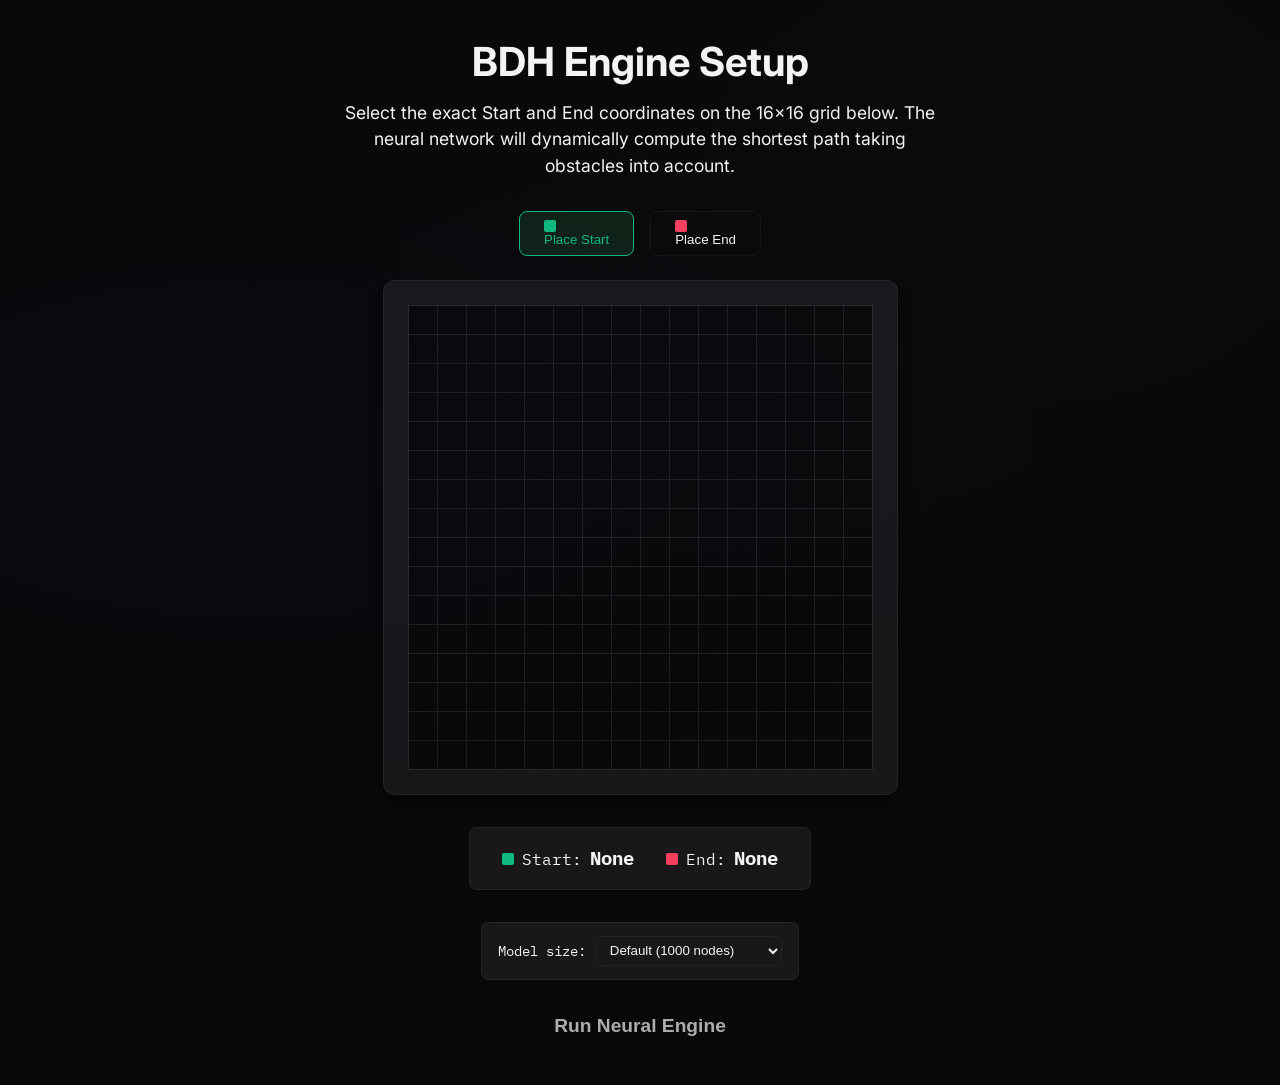
==== web/setup.html @ bf07e3b0 "Update" ====
<!DOCTYPE html>
<html lang="en">

<head>
    <meta charset="UTF-8">
    <meta name="viewport" content="width=device-width, initial-scale=1.0">
    <title>BDH — Setup Simulation</title>
    <link rel="stylesheet" href="css/style.css">
    <style>
        body {
            overflow-y: auto !important;
        }

        .setup-container {
            display: flex;
            flex-direction: column;
            align-items: center;
            justify-content: center;
            min-height: 100vh;
            padding: 2rem;
            text-align: center;
        }

        .setup-header {
            margin-bottom: 2rem;
        }

        .setup-header h1 {
            font-size: 2.5rem;
            margin-bottom: 0.5rem;
            color: var(--text-primary);
        }

        .setup-header p {
            color: var(--text-secondary);
            font-size: 1.1rem;
            max-width: 600px;
        }

        .grid-container {
            background: var(--bg-1);
            padding: 1.5rem;
            border-radius: var(--radius-lg);
            border: 1px solid var(--surface-border);
            box-shadow: var(--surface-elevation);
            margin-bottom: 2rem;
        }

        .interactive-grid {
            display: grid;
            grid-template-columns: repeat(16, 28px);
            grid-template-rows: repeat(16, 28px);
            gap: 1px;
            background: rgba(255, 255, 255, 0.03);
            border: 1px solid var(--surface-border);
        }

        .cell {
            width: 28px;
            height: 28px;
            background: var(--bg-0);
            cursor: pointer;
            transition: background 0.1s;
            display: flex;
            align-items: center;
            justify-content: center;
            font-size: 14px;
            font-weight: bold;
            color: white;
            user-select: none;
        }

        .cell:hover {
            background: rgba(255, 255, 255, 0.1);
        }

        .cell.start {
            background: var(--clr-start);
        }

        .cell.end {
            background: var(--clr-end);
        }

        .status-panel {
            display: flex;
            gap: 2rem;
            margin-bottom: 2rem;
            padding: 1rem 2rem;
            background: var(--bg-1);
            border-radius: var(--radius-md);
            border: 1px solid var(--surface-border);
        }

        .model-size {
            display: flex;
            align-items: center;
            gap: 0.6rem;
            margin-bottom: 1.2rem;
            padding: 0.8rem 1rem;
            border-radius: var(--radius-md);
            border: 1px solid var(--surface-border);
            background: var(--bg-1);
            color: var(--text-secondary);
            font-family: 'IBM Plex Mono', monospace;
        }

        .model-size label {
            font-size: 0.85rem;
            color: var(--text-primary);
        }

        .model-size select {
            background: var(--bg-2);
            color: var(--text-primary);
            border: 1px solid var(--surface-border);
            border-radius: var(--radius-sm);
            padding: 0.35rem 0.6rem;
            cursor: pointer;
        }

        .status-item {
            display: flex;
            align-items: center;
            gap: 0.5rem;
            font-family: 'IBM Plex Mono', monospace;
        }

        .status-item span {
            color: var(--text-secondary);
        }

        .status-item strong {
            color: var(--text-primary);
            font-size: 1.2rem;
        }

        .btn-run {
            padding: 1rem 3rem;
            font-size: 1.2rem;
            font-weight: 600;
            background: var(--accent-primary);
            color: white;
            border: none;
            border-radius: var(--radius-sm);
            cursor: pointer;
            transition: all 0.2s ease;
        }

        .btn-run:hover:not(:disabled) {
            transform: translateY(-2px);
            box-shadow: 0 4px 12px rgba(79, 142, 252, 0.3);
        }

        .btn-run:disabled {
            background: var(--bg-2);
            color: var(--text-muted);
            cursor: not-allowed;
            opacity: 0.7;
        }

        .loading-overlay {
            position: fixed;
            top: 0;
            left: 0;
            right: 0;
            bottom: 0;
            background: rgba(4, 6, 14, 0.8);
            backdrop-filter: blur(8px);
            display: flex;
            flex-direction: column;
            align-items: center;
            justify-content: center;
            z-index: 1000;
            display: none;
        }

        .spinner {
            width: 50px;
            height: 50px;
            border: 3px solid rgba(79, 142, 252, 0.2);
            border-radius: 50%;
            border-top-color: var(--accent-primary);
            animation: spin 1s infinite linear;
            margin-bottom: 1.5rem;
        }

        @keyframes spin {
            to {
                transform: rotate(360deg);
            }
        }

        .loading-overlay h2 {
            font-size: 1.5rem;
            margin-bottom: 0.5rem;
        }

        .loading-overlay p {
            color: var(--text-secondary);
            font-family: 'IBM Plex Mono', monospace;
        }

        .placement-mode {
            display: flex;
            gap: 1rem;
            margin-bottom: 1.5rem;
        }

        .mode-btn {
            padding: 0.5rem 1.5rem;
            background: var(--bg-2);
            border: 1px solid var(--surface-border);
            color: var(--text-secondary);
            border-radius: var(--radius-sm);
            cursor: pointer;
            transition: all 0.2s;
        }

        .mode-btn.active.start {
            background: rgba(46, 168, 98, 0.15);
            border-color: var(--clr-start);
            color: var(--clr-start);
        }

        .mode-btn.active.end {
            background: rgba(201, 68, 68, 0.15);
            border-color: var(--clr-end);
            color: var(--clr-end);
        }
    </style>
</head>

<body data-intensity="low">

    <div class="setup-container">
        <div class="setup-header">
            <h1>BDH Engine Setup</h1>
            <p>Select the exact Start and End coordinates on the 16x16 grid below. The neural network will dynamically
                compute the shortest path taking obstacles into account.</p>
        </div>

        <div class="placement-mode">
            <button class="mode-btn active start" id="mode-start">
                <div class="legend-swatch start"></div> Place Start
            </button>
            <button class="mode-btn end" id="mode-end">
                <div class="legend-swatch end"></div> Place End
            </button>
        </div>

        <div class="grid-container">
            <div class="interactive-grid" id="grid">
                <!-- Javascript will populate 256 cells -->
            </div>
        </div>

        <div class="status-panel">
            <div class="status-item">
                <div class="legend-swatch start"></div>
                <span>Start:</span>
                <strong id="start-coord">None</strong>
            </div>
            <div class="status-item">
                <div class="legend-swatch end"></div>
                <span>End:</span>
                <strong id="end-coord">None</strong>
            </div>
        </div>

        <div class="model-size">
            <label for="model-neurons">Model size:</label>
            <select id="model-neurons">
                <option value="1000" selected>Default (1000 nodes)</option>
                <option value="5000">High-detail (5000 nodes)</option>
            </select>
        </div>

        <button class="btn-run" id="btn-run" disabled>Run Neural Engine</button>
    </div>

    <!-- Loading Screen -->
    <div class="loading-overlay" id="loading">
        <div class="spinner"></div>
        <h2>Computing Neural Trajectory...</h2>
        <p>Running PyTorch Inference (GPU)</p>
    </div>

    <script>
        const GRID_SIZE = 16;
        let startPos = null; // {r, c}
        let endPos = null; // {r, c}
        let currentMode = 'start'; // 'start' or 'end'

        const gridEl = document.getElementById('grid');
        const modeStartBtn = document.getElementById('mode-start');
        const modeEndBtn = document.getElementById('mode-end');
        const startCoordEl = document.getElementById('start-coord');
        const endCoordEl = document.getElementById('end-coord');
        const runBtn = document.getElementById('btn-run');
        const loadingEl = document.getElementById('loading');
        const modelNeuronsEl = document.getElementById('model-neurons');

        // Initialize grid
        for (let r = 0; r < GRID_SIZE; r++) {
            for (let c = 0; c < GRID_SIZE; c++) {
                const cell = document.createElement('div');
                cell.className = 'cell';
                cell.dataset.r = r;
                cell.dataset.c = c;
                cell.addEventListener('click', () => handleCellClick(r, c));
                gridEl.appendChild(cell);
            }
        }

        // Mode switching
        modeStartBtn.addEventListener('click', () => {
            currentMode = 'start';
            modeStartBtn.classList.add('active');
            modeEndBtn.classList.remove('active');
        });

        modeEndBtn.addEventListener('click', () => {
            currentMode = 'end';
            modeEndBtn.classList.add('active');
            modeStartBtn.classList.remove('active');
        });

        function handleCellClick(r, c) {
            // Check if clicking same type to remove
            if (currentMode === 'start' && startPos && startPos.r === r && startPos.c === c) {
                startPos = null;
            } else if (currentMode === 'end' && endPos && endPos.r === r && endPos.c === c) {
                endPos = null;
            } else {
                // Ensure they don't overlap
                if (currentMode === 'start') {
                    if (endPos && endPos.r === r && endPos.c === c) endPos = null;
                    startPos = { r, c };
                    currentMode = 'end'; // Auto-switch for convenience
                    modeStartBtn.classList.remove('active');
                    modeEndBtn.classList.add('active');
                } else {
                    if (startPos && startPos.r === r && startPos.c === c) startPos = null;
                    endPos = { r, c };
                }
            }
            updateView();
        }

        function updateView() {
            // Clear grid
            document.querySelectorAll('.cell').forEach(c => {
                c.className = 'cell';
                c.textContent = '';
            });

            // Draw tokens
            if (startPos) {
                const c = getCell(startPos.r, startPos.c);
                c.classList.add('start');
                c.textContent = 'S';
                startCoordEl.textContent = `(${startPos.r}, ${startPos.c})`;
            } else {
                startCoordEl.textContent = 'None';
            }

            if (endPos) {
                const c = getCell(endPos.r, endPos.c);
                c.classList.add('end');
                c.textContent = 'E';
                endCoordEl.textContent = `(${endPos.r}, ${endPos.c})`;
            } else {
                endCoordEl.textContent = 'None';
            }

            // Enable run button only if both exist
            runBtn.disabled = !(startPos && endPos);
        }

        function getCell(r, c) {
            return document.querySelector(`.cell[data-r="${r}"][data-c="${c}"]`);
        }

        // Run Engine
        runBtn.addEventListener('click', async () => {
            if (!startPos || !endPos) return;

            loadingEl.style.display = 'flex';

            try {
                const res = await fetch('/api/run', {
                    method: 'POST',
                    headers: { 'Content-Type': 'application/json' },
                    body: JSON.stringify({
                        start: [startPos.r, startPos.c],
                        end: [endPos.r, endPos.c],
                        neurons: parseInt(modelNeuronsEl.value, 10)
                    })
                });

                const data = await res.json();

                if (data.status === 'success') {
                    // Redirect to the main visualization viewer
                    window.location.href = 'index.html';
                } else {
                    alert('Error running engine: ' + data.message);
                    loadingEl.style.display = 'none';
                }

            } catch (err) {
                alert('Connection error. Is the python web server running?');
                loadingEl.style.display = 'none';
            }
        });

    </script>
</body>

</html>
---- web/css/style.css ----
/* ================================================================
   BDH Neuron Dynamics — Professional Data-Centric Design System
   ================================================================ */

/* ---------- Google Fonts ---------- */
@import url('https://fonts.googleapis.com/css2?family=Inter:wght@300;400;500;600;700&family=IBM+Plex+Mono:wght@400;500;600&display=swap');

/* ---------- Design Tokens ---------- */
:root {
    /* Background layers - Enterprise Zinc Palette */
    --bg-0: #09090b;
    /* zinc-950 */
    --bg-1: #18181b;
    /* zinc-900 */
    --card-bg: #18181b;
    --bg-elevated: #27272a;
    /* zinc-800 */
    --bg-hover: rgba(255, 255, 255, 0.05);

    /* Text */
    --text: #f4f4f5;
    /* zinc-100 */
    --muted: #a1a1aa;
    /* zinc-400 */
    --text-dim: #71717a;
    /* zinc-500 */

    /* Accents - Indigo Primary */
    --accent-primary: #6366f1;
    /* indigo-500 */
    --accent-secondary: #0ea5e9;
    /* sky-500 */
    --accent-info: #14b8a6;
    /* teal-500 */
    --accent-memory: #8b5cf6;
    /* violet-500 */
    --accent-green: #10b981;
    /* emerald-500 */
    --accent-red: #f43f5e;
    /* rose-500 */

    /* Semantic board colors */
    --clr-floor: #18181b;
    /* zinc-900 */
    --clr-wall: #334155;
    /* slate-700 */
    --clr-start: #10b981;
    /* soft emerald */
    --clr-end: #f43f5e;
    /* soft rose */
    --clr-path: #f59e0b;
    /* muted amber */

    /* Surfaces - Subtle 1px borders and diffuse shadows */
    --surface-border: rgba(255, 255, 255, 0.05);
    --surface-elevation: 0 10px 15px -3px rgba(0, 0, 0, 0.5), 0 4px 6px -4px rgba(0, 0, 0, 0.5);
    --surface-border-top: linear-gradient(180deg, rgba(255, 255, 255, 0.03), transparent);

    /* Typography */
    --font-sans: 'Inter', system-ui, -apple-system, sans-serif;
    --font-mono: 'IBM Plex Mono', 'Consolas', monospace;

    /* Spacing */
    --gap-s: 8px;
    --gap-m: 16px;
    --gap-l: 24px;
    --gap-xl: 32px;

    /* Radius - Rounded-xl for panels, rounded-lg for buttons */
    --radius-sm: 8px;
    /* rounded-lg equivalent for small elements */
    --radius-md: 8px;
    --radius-lg: 12px;
    /* rounded-xl equivalent for panels */

    /* Transitions */
    --transition-fast: 150ms ease;
    --transition-medium: 250ms ease;
}

/* ---------- Reduced Motion ---------- */
@media (prefers-reduced-motion: reduce) {

    *,
    *::before,
    *::after {
        animation-duration: 0.01ms !important;
        animation-iteration-count: 1 !important;
        transition-duration: 0.01ms !important;
    }
}

/* ---------- Reset & Global ---------- */
*,
*::before,
*::after {
    margin: 0;
    padding: 0;
    box-sizing: border-box;
}

html {
    font-size: 16px;
    -webkit-font-smoothing: antialiased;
    -moz-osx-font-smoothing: grayscale;
}

body {
    font-family: var(--font-sans);
    background: var(--bg-0);
    color: var(--text);
    overflow-x: hidden;
    overflow-y: auto;
    min-height: 100vh;
    display: flex;
    flex-direction: column;
    line-height: 1.5;
}

/* Subtle background ambient light — intensity controlled via data attribute */
body::before {
    content: '';
    position: fixed;
    inset: 0;
    background:
        radial-gradient(ellipse at 20% 50%, rgba(79, 142, 252, 0.02) 0%, transparent 60%),
        radial-gradient(ellipse at 80% 20%, rgba(56, 178, 172, 0.015) 0%, transparent 50%);
    pointer-events: none;
    z-index: 0;
    transition: opacity var(--transition-medium);
}

/* Visual intensity levels */
body[data-intensity="medium"]::before {
    background:
        radial-gradient(ellipse at 20% 50%, rgba(79, 142, 252, 0.04) 0%, transparent 60%),
        radial-gradient(ellipse at 80% 20%, rgba(56, 178, 172, 0.03) 0%, transparent 50%);
}

body[data-intensity="high"]::before {
    background:
        radial-gradient(ellipse at 20% 50%, rgba(79, 142, 252, 0.07) 0%, transparent 60%),
        radial-gradient(ellipse at 80% 20%, rgba(56, 178, 172, 0.05) 0%, transparent 50%),
        radial-gradient(ellipse at 60% 80%, rgba(124, 92, 255, 0.04) 0%, transparent 50%);
}

/* ---------- Focus States (Accessibility) ---------- */
*:focus-visible {
    outline: none;
    box-shadow: 0 0 0 3px rgba(79, 142, 252, 0.18);
    border-radius: var(--radius-sm);
}

button:focus-visible {
    box-shadow: 0 0 0 3px rgba(79, 142, 252, 0.25);
}

/* ---------- Scrollbar ---------- */
::-webkit-scrollbar {
    width: 6px;
    height: 6px;
}

::-webkit-scrollbar-track {
    background: transparent;
}

::-webkit-scrollbar-thumb {
    background: var(--text-dim);
    border-radius: 3px;
}

::-webkit-scrollbar-thumb:hover {
    background: var(--muted);
}

/* ---------- Glass Card ---------- */
.glass-card {
    background: var(--card-bg);
    border: 1px solid var(--surface-border);
    border-radius: var(--radius-md);
    box-shadow: var(--surface-elevation);
}

/* ---------- Header ---------- */
.app-header {
    display: flex;
    align-items: center;
    justify-content: space-between;
    padding: 12px var(--gap-l);
    background: rgba(9, 9, 11, 0.7);
    backdrop-filter: blur(12px);
    -webkit-backdrop-filter: blur(12px);
    border-bottom: 1px solid var(--surface-border);
    position: sticky;
    top: 0;
    z-index: 100;
}

/* Subtle top-edge highlight (replaces old gradient line) */
.app-header::after {
    display: none;
}

/* Brand */
.brand {
    display: flex;
    align-items: center;
    gap: var(--gap-m);
}

.btn-back {
    display: flex;
    align-items: center;
    justify-content: center;
    width: 32px;
    height: 32px;
    border-radius: var(--radius-sm);
    background: var(--bg-2);
    color: var(--text-secondary);
    border: 1px solid var(--surface-border);
    transition: all 0.2s ease;
    text-decoration: none;
}

.btn-back:hover {
    background: var(--surface-hover);
    color: var(--text-primary);
    border-color: var(--text-dim);
}

.brand-logo {
    width: 32px;
    height: 32px;
    border-radius: var(--radius-sm);
    background: var(--accent-primary);
    display: flex;
    align-items: center;
    justify-content: center;
    font-size: 16px;
    font-weight: 700;
    color: white;
}

.brand-text h1 {
    font-size: 16px;
    font-weight: 600;
    color: var(--text);
    letter-spacing: -0.01em;
}

.brand-text .subtitle {
    font-size: 11px;
    color: var(--text-dim);
    font-weight: 600;
    letter-spacing: 0.05em;
    text-transform: uppercase;
}

/* Layer counter */
.layer-info {
    display: flex;
    align-items: center;
    gap: var(--gap-s);
    font-size: 12px;
    color: var(--muted);
}

.layer-info .current {
    font-family: var(--font-mono);
    font-weight: 600;
    color: white;
    font-size: 14px;
}

.layer-info .separator {
    color: var(--text-dim);
}

.layer-info .total {
    font-family: var(--font-mono);
    color: var(--muted);
}

/* Step Pips */
.step-pips {
    display: flex;
    align-items: center;
    gap: 0;
}

.step-pip-group {
    display: flex;
    flex-direction: column;
    align-items: center;
    gap: 4px;
}

.step-pip {
    width: 10px;
    height: 10px;
    border-radius: 50%;
    background: var(--bg-elevated);
    border: 1.5px solid var(--text-dim);
    transition: all var(--transition-medium);
}

.step-pip.active {
    background: var(--accent-primary);
    border-color: var(--accent-primary);
    transform: scale(1.2);
}

.step-pip.done {
    background: var(--accent-green);
    border-color: var(--accent-green);
}

.step-pip-label {
    font-size: 9px;
    color: var(--text-dim);
    font-weight: 600;
    text-transform: uppercase;
    letter-spacing: 0.05em;
}

.step-connector {
    width: 20px;
    height: 2px;
    background: var(--bg-elevated);
    transition: background var(--transition-medium);
    margin: 0 2px;
    margin-bottom: 16px;
}

.step-connector.done {
    background: var(--accent-green);
}

/* Playback Controls */
.controls {
    display: flex;
    align-items: center;
    gap: var(--gap-m);
}

.playback-btns {
    display: flex;
    align-items: center;
    gap: 4px;
}

.btn-control {
    display: flex;
    align-items: center;
    justify-content: center;
    width: 34px;
    height: 34px;
    border-radius: var(--radius-sm);
    border: none;
    background: transparent;
    color: var(--muted);
    cursor: pointer;
    transition: all var(--transition-fast);
}

.btn-control:hover {
    background: var(--bg-hover);
    color: var(--text);
}

.btn-control.primary {
    background: var(--accent-primary);
    color: white;
    box-shadow: 0 2px 8px rgba(79, 142, 252, 0.2);
}

.btn-control.primary:hover {
    background: #5d97fc;
    box-shadow: 0 4px 12px rgba(79, 142, 252, 0.25);
    transform: translateY(-1px);
}

.btn-control svg {
    width: 18px;
    height: 18px;
}

/* Scrubber */
.scrubber {
    -webkit-appearance: none;
    appearance: none;
    width: 180px;
    height: 4px;
    background: var(--bg-elevated);
    border-radius: 2px;
    outline: none;
    cursor: pointer;
}

.scrubber::-webkit-slider-thumb {
    -webkit-appearance: none;
    width: 14px;
    height: 14px;
    border-radius: 50%;
    background: var(--accent-primary);
    box-shadow: 0 1px 4px rgba(0, 0, 0, 0.3);
    cursor: pointer;
    transition: transform var(--transition-fast);
}

.scrubber::-webkit-slider-thumb:hover {
    transform: scale(1.15);
}

.scrubber::-moz-range-thumb {
    width: 14px;
    height: 14px;
    border-radius: 50%;
    background: var(--accent-primary);
    border: none;
    box-shadow: 0 1px 4px rgba(0, 0, 0, 0.3);
    cursor: pointer;
}

/* Stats */
.stats {
    font-size: 11px;
    color: var(--text-dim);
    font-family: var(--font-mono);
    display: flex;
    gap: var(--gap-s);
}

.stats span {
    color: white;
    font-weight: 500;
}

/* Visual Intensity Toggle */
.intensity-toggle {
    display: flex;
    align-items: center;
    gap: 6px;
    font-size: 10px;
    font-weight: 500;
    color: var(--text-dim);
    text-transform: uppercase;
    letter-spacing: 0.06em;
    margin-left: var(--gap-m);
}

.intensity-toggle select {
    background: var(--card-bg);
    border: 1px solid var(--surface-border);
    border-radius: var(--radius-sm);
    color: var(--muted);
    font-family: var(--font-sans);
    font-size: 11px;
    padding: 3px 8px;
    cursor: pointer;
    outline: none;
    transition: border-color var(--transition-fast);
}

.intensity-toggle select:hover {
    border-color: rgba(79, 142, 252, 0.25);
}

.intensity-toggle select:focus-visible {
    box-shadow: 0 0 0 3px rgba(79, 142, 252, 0.18);
}

/* ---------- Main Layout ---------- */
.app-main {
    flex: 1;
    display: flex;
    overflow: hidden;
    position: relative;
    z-index: 1;
}

/* ---- Graph Panel (Left) ---- */
.graph-panel {
    flex: 1;
    position: relative;
    background: var(--bg-0);
    overflow: hidden;
}

.graph-panel-label {
    position: absolute;
    top: var(--gap-m);
    left: 20px;
    z-index: 10;
    pointer-events: none;
}

.graph-panel-label h2 {
    font-size: 12px;
    font-weight: 600;
    color: var(--text-dim);
    text-transform: uppercase;
    letter-spacing: 0.08em;
}

.graph-panel-label p {
    font-size: 11px;
    color: var(--text-dim);
    margin-top: 3px;
    opacity: 0.7;
}

/* Info Panel */
.info-panel {
    position: absolute;
    bottom: var(--gap-m);
    left: var(--gap-m);
    right: calc(380px + 32px);
    z-index: 20;
    padding: var(--gap-l) 24px;
    transition: all var(--transition-medium);
}

.info-panel-header {
    display: flex;
    align-items: center;
    gap: 10px;
    margin-bottom: var(--gap-s);
}

.step-badge {
    display: inline-block;
    padding: 3px 10px;
    border-radius: 999px;
    font-size: 10px;
    font-weight: 600;
    text-transform: uppercase;
    letter-spacing: 0.06em;
}

/* Badge styles per step — flat, no glow */
.step-recall .step-badge {
    background: rgba(79, 142, 252, 0.12);
    color: var(--accent-primary);
    border: 1px solid rgba(79, 142, 252, 0.15);
}

.step-mechanism .step-badge {
    background: rgba(124, 92, 255, 0.12);
    color: var(--accent-memory);
    border: 1px solid rgba(124, 92, 255, 0.15);
}

.step-effect .step-badge {
    background: rgba(56, 178, 172, 0.12);
    color: var(--accent-info);
    border: 1px solid rgba(56, 178, 172, 0.15);
}

.step-update .step-badge {
    background: rgba(246, 166, 35, 0.12);
    color: var(--accent-secondary);
    border: 1px solid rgba(246, 166, 35, 0.15);
}

.step-counter {
    font-size: 11px;
    color: var(--text-dim);
    font-family: var(--font-mono);
}

.info-panel-title {
    font-size: 14px;
    font-weight: 600;
    color: var(--text);
    margin-bottom: 3px;
    line-height: 1.3;
}

.info-panel-description {
    font-size: 13px;
    color: var(--muted);
    line-height: 1.5;
}

/* ---- Board Sidebar (Right) ---- */
.board-sidebar {
    width: 380px;
    border-left: 1px solid var(--surface-border);
    background: var(--bg-1);
    display: flex;
    flex-direction: column;
    z-index: 20;
    box-shadow: -4px 0 16px rgba(0, 0, 0, 0.15);
}

.board-section {
    padding: var(--gap-l);
    border-bottom: 1px solid var(--surface-border);
}

.section-title {
    font-size: 11px;
    font-weight: 600;
    color: var(--text-dim);
    text-transform: uppercase;
    letter-spacing: 0.08em;
    margin-bottom: 12px;
}

/* Board Container */
.board-container {
    aspect-ratio: 1;
    background: var(--bg-0);
    border-radius: var(--radius-md);
    border: 1px solid var(--surface-border);
    position: relative;
    overflow: hidden;
}

.board-grid {
    display: grid;
    width: 100%;
    height: 100%;
    gap: 0;
    background: transparent;
}

/* Board Cells — flat, subtle border */
.board-cell {
    width: 100%;
    height: 100%;
    transition: background-color var(--transition-fast);
    position: relative;
    border-right: 1px solid rgba(255, 255, 255, 0.02);
    border-bottom: 1px solid rgba(255, 255, 255, 0.02);
}

.board-cell:hover {
    outline: 1px solid rgba(255, 255, 255, 0.15);
    z-index: 10;
}

/* Legend */
.legend-section {
    padding: var(--gap-l);
    flex: 1;
    overflow-y: auto;
}

.legend-grid {
    display: grid;
    grid-template-columns: 1fr 1fr;
    gap: var(--gap-s);
}

.legend-item {
    display: flex;
    align-items: center;
    gap: var(--gap-s);
    font-size: 12px;
    color: var(--muted);
}

/* Flat swatches — no glow, subtle radius */
.legend-swatch {
    width: 12px;
    height: 12px;
    border-radius: 2px;
    flex-shrink: 0;
}

.legend-swatch.floor {
    background: var(--clr-floor);
    border: 1px solid var(--surface-border);
}

.legend-swatch.wall {
    background: var(--clr-wall);
}

.legend-swatch.start {
    background: var(--clr-start);
}

.legend-swatch.end {
    background: var(--clr-end);
}

.legend-swatch.path {
    background: var(--clr-path);
}

/* Divider */
.legend-divider {
    grid-column: 1 / -1;
    height: 1px;
    background: var(--surface-border);
    margin: 4px 0;
}

/* Graph legend items */
.graph-legend {
    margin-top: var(--gap-m);
    padding-top: 12px;
    border-top: 1px solid var(--surface-border);
}

.graph-legend-item {
    display: flex;
    align-items: center;
    gap: var(--gap-s);
    font-size: 12px;
    color: var(--muted);
    margin-bottom: var(--gap-s);
}

.graph-legend-swatch {
    width: 12px;
    height: 12px;
    border-radius: 50%;
    flex-shrink: 0;
}

.graph-legend-swatch.activation {
    background: var(--accent-red);
}

.graph-legend-swatch.ring {
    background: transparent;
    border: 2px solid var(--accent-primary);
}

.graph-legend-line {
    width: 18px;
    height: 2px;
    background: var(--muted);
    opacity: 0.4;
    flex-shrink: 0;
}

/* Keyboard hints */
.keyboard-hints {
    margin-top: 20px;
    padding: 12px;
    background: var(--card-bg);
    border-radius: var(--radius-sm);
    border: 1px solid var(--surface-border);
}

.keyboard-hints strong {
    font-size: 10px;
    color: var(--text-dim);
    text-transform: uppercase;
    letter-spacing: 0.06em;
}

.keyboard-hints p {
    font-size: 12px;
    color: var(--text-dim);
    margin-top: 6px;
    line-height: 1.8;
}

kbd {
    display: inline-block;
    padding: 1px 6px;
    font-family: var(--font-mono);
    font-size: 10px;
    background: var(--bg-elevated);
    border: 1px solid var(--surface-border);
    border-radius: 3px;
    color: var(--muted);
}

/* ---------- Graph Canvas ---------- */
#graph-container {
    cursor: grab;
}

#graph-container:active {
    cursor: grabbing;
}

/* ---------- Utility ---------- */
.hidden {
    display: none !important;
}

/* ---------- Animations ---------- */
@keyframes fade-in {
    from {
        opacity: 0;
        transform: translateY(4px);
    }

    to {
        opacity: 1;
        transform: translateY(0);
    }
}

.animate-in {
    animation: fade-in 0.3s var(--transition-medium) both;
}

/* ──────────────────────────────────────────────────────────
   Activation Chart Panel
   ────────────────────────────────────────────────────────── */
.chart-panel {
    position: absolute;
    bottom: var(--gap-m);
    left: var(--gap-m);
    right: calc(380px + 32px);
    z-index: 30;
    padding: 0;
    overflow: hidden;

    /* Hidden by default — slides up when .visible */
    transform: translateY(calc(100% + 32px));
    opacity: 0;
    pointer-events: none;
    transition:
        transform 0.35s cubic-bezier(.2, .8, .2, 1),
        opacity 0.25s cubic-bezier(.2, .8, .2, 1);
}

.chart-panel.visible {
    transform: translateY(0);
    opacity: 1;
    pointer-events: all;
}

/* Header bar */
.chart-panel-header {
    display: flex;
    align-items: center;
    justify-content: space-between;
    padding: 10px var(--gap-m) 8px;
    border-bottom: 1px solid var(--surface-border);
    background: rgba(13, 21, 32, 0.7);
}

.chart-panel-title-row {
    display: flex;
    align-items: center;
    gap: 10px;
    flex-wrap: wrap;
}

.chart-icon {
    font-size: 14px;
    line-height: 1;
    opacity: 0.7;
}

.chart-panel-subtitle {
    font-size: 10px;
    font-weight: 600;
    color: var(--text-dim);
    text-transform: uppercase;
    letter-spacing: 0.08em;
}

.chart-label {
    font-size: 12px;
    font-family: var(--font-mono);
    font-weight: 600;
    color: var(--accent-primary);
    max-width: 400px;
    overflow: hidden;
    text-overflow: ellipsis;
    white-space: nowrap;
}

/* Close button */
.chart-close-btn {
    background: transparent;
    border: none;
    color: var(--text-dim);
    font-size: 16px;
    cursor: pointer;
    width: 28px;
    height: 28px;
    display: flex;
    align-items: center;
    justify-content: center;
    border-radius: var(--radius-sm);
    transition: background var(--transition-fast), color var(--transition-fast);
    flex-shrink: 0;
}

.chart-close-btn:hover {
    background: var(--bg-hover);
    color: var(--text);
}

/* Chart drawing area */
.chart-inner {
    width: 100%;
    height: 200px;
    padding: 4px 0;
}

.chart-inner svg {
    display: block;
}

/* Hint bar */
.chart-hint {
    font-size: 10px;
    color: var(--text-dim);
    padding: 4px var(--gap-m) 8px;
    border-top: 1px solid var(--surface-border);
    background: rgba(13, 21, 32, 0.4);
    letter-spacing: 0.02em;
}

/* Node hover cursor in graph */
.nodes .node:hover .core {
    filter: brightness(1.2);
}

/* ══════════════════════════════════════════════════════════════════
   Tab Bar
   ══════════════════════════════════════════════════════════════════ */
.tab-bar {
    position: relative;
    z-index: 40;
    display: flex;
    align-items: stretch;
    gap: 2px;
    padding: 0 var(--gap-m);
    background: var(--bg-1);
    border-bottom: 1px solid var(--surface-border);
    flex-shrink: 0;
}

.tab-btn {
    display: flex;
    align-items: center;
    gap: 6px;
    padding: 9px var(--gap-m);
    background: transparent;
    border: none;
    border-bottom: 2px solid transparent;
    color: var(--text-dim);
    font-family: var(--font-sans);
    font-size: 12px;
    font-weight: 500;
    cursor: pointer;
    transition: all var(--transition-fast);
    white-space: nowrap;
    margin-bottom: -1px;
}

.tab-btn:hover {
    color: var(--muted);
    background: rgba(255, 255, 255, 0.02);
}

.tab-btn.active {
    color: var(--text);
    border-bottom-color: var(--accent-primary);
    background: rgba(79, 142, 252, 0.04);
    font-weight: 600;
}

.tab-icon {
    font-size: 13px;
    opacity: 0.8;
}

.tab-label {
    letter-spacing: 0.01em;
}

/* ── Tab Panels ── */
.tab-panel {
    display: none;
    flex: 1;
    overflow: hidden;
}

.tab-panel.active {
    display: flex;
}

/* Analysis panels (non-graph tabs) */
#panel-sparse,
#panel-topology,
#panel-memory {
    flex-direction: column;
    background: var(--bg-1);
}

/* ══════════════════════════════════════════════════════════════════
   Analysis Panel Layout
   ══════════════════════════════════════════════════════════════════ */
.analysis-panel-header {
    display: flex;
    align-items: center;
    justify-content: space-between;
    padding: var(--gap-l) var(--gap-l) 12px;
    border-bottom: 1px solid var(--surface-border);
    flex-shrink: 0;
    background: var(--bg-1);
}

.analysis-panel-header h2 {
    font-size: 16px;
    font-weight: 600;
    color: var(--text);
    margin-bottom: 3px;
    line-height: 1.3;
}

.analysis-panel-header p {
    font-size: 11px;
    color: var(--text-dim);
    letter-spacing: 0.02em;
}

.analysis-body {
    flex: 1;
    min-height: 0;
    display: flex;
    flex-direction: column;
    padding: 24px 24px 0;
    overflow: hidden;
}

/* ══════════════════════════════════════════════════════════════════
   Stat Chips (summary row at bottom of each panel)
   ══════════════════════════════════════════════════════════════════ */
.stat-row {
    display: flex;
    align-items: center;
    gap: var(--gap-s);
    padding: 16px 0 12px;
    flex-wrap: wrap;
}

.stat-chip {
    display: flex;
    flex-direction: column;
    align-items: center;
    gap: 2px;
    background: var(--card-bg);
    border: 1px solid var(--surface-border);
    border-radius: var(--radius-md);
    padding: var(--gap-m) var(--gap-l);
    min-width: 90px;
}

.stat-chip .label {
    font-size: 9px;
    font-weight: 600;
    color: var(--text-dim);
    text-transform: uppercase;
    letter-spacing: 0.06em;
}

.stat-chip .val {
    font-size: 15px;
    font-weight: 600;
    font-family: var(--font-mono);
    color: var(--text);
    line-height: 1.2;
}

.stat-chip .val.purple {
    color: var(--accent-memory);
}

.stat-chip .val.green {
    color: var(--accent-info);
}

.stat-chip .val.amber {
    color: var(--accent-secondary);
}

.stat-chip .val.red {
    color: var(--accent-red);
}

/* ══════════════════════════════════════════════════════════════════
   Hub Neuron Table
   ══════════════════════════════════════════════════════════════════ */
.hub-table-title {
    font-size: 13px;
    font-weight: 600;
    color: var(--text);
    margin-bottom: 12px;
    padding-bottom: 8px;
    border-bottom: 1px solid var(--surface-border);
}

.hub-table {
    width: 100%;
    border-collapse: collapse;
    font-size: 12px;
}

.hub-table thead th {
    text-align: left;
    font-size: 9px;
    font-weight: 600;
    color: var(--text-dim);
    text-transform: uppercase;
    letter-spacing: 0.06em;
    padding: 4px 8px 8px;
    border-bottom: 1px solid var(--surface-border);
}

.hub-table tbody tr {
    border-bottom: 1px solid rgba(255, 255, 255, 0.03);
    transition: background var(--transition-fast);
}

.hub-table tbody tr:hover {
    background: rgba(255, 255, 255, 0.05);
}

.hub-table tbody td {
    padding: 8px 12px;
    color: var(--muted);
    font-family: var(--font-mono);
    font-size: 11px;
    vertical-align: middle;
}

.hub-table .rank {
    color: var(--text-dim);
    width: 24px;
}

.hub-table .deg-val {
    font-weight: 600;
    color: var(--muted);
    width: 36px;
}

/* Top 3 hub neurons get accent color */
.hub-table tbody tr:nth-child(-n+3) .deg-val {
    color: var(--accent-secondary);
}

.deg-bar {
    height: 4px;
    border-radius: 2px;
    min-width: 2px;
    opacity: 0.7;
    transition: width 0.3s cubic-bezier(.2, .8, .2, 1);
}

/* ================================================================
   3D Walkthrough Panel
   ================================================================ */
#three-container canvas {
    border-radius: 12px;
    display: block;
}

#panel-three .rounded-xl {
    position: relative;
}

/* Topology community graph overrides */
#topology-body svg {
    border-radius: 12px;
}

/* ================================================================
   Hebbian 3D — "Fire Together, Wire Together" Panel
   ================================================================ */

.hb-body-root {
    min-height: 0;
}

.hb-layout {
    display: flex;
    flex-direction: column;
    gap: 10px;
}

/* ── Row 1: 3D + Sidebar ── */
.hb-row-main {
    display: grid;
    grid-template-columns: 1fr 260px;
    gap: 10px;
    min-height: 520px;
}

@media (max-width: 1200px) {
    .hb-row-main {
        grid-template-columns: 1fr;
    }
}

.hb-scene-wrap {
    position: relative;
    border-radius: 12px;
    overflow: hidden;
    background: #020617;
    border: 1px solid rgba(255,255,255,0.04);
}

.hb-3d {
    width: 100%;
    height: 100%;
    min-height: 520px;
}

.hb-3d canvas {
    border-radius: 12px;
    display: block;
}

/* Overlays on the 3D scene */
.hb-scene-overlay {
    position: absolute;
    z-index: 20;
    pointer-events: none;
    padding: 10px 14px;
    background: rgba(9,9,11,0.65);
    backdrop-filter: blur(8px);
    border: 1px solid rgba(255,255,255,0.04);
    border-radius: 8px;
}
.hb-scene-overlay button { pointer-events: auto; }
.hb-scene-overlay.top-left    { top: 12px; left: 12px; }
.hb-scene-overlay.top-right   { top: 12px; right: 12px; }
.hb-scene-overlay.bottom-left { bottom: 12px; left: 12px; }

.hb-olay-title {
    display: block;
    font-size: 12px;
    font-weight: 600;
    color: #fbbf24;
    letter-spacing: 0.01em;
}
.hb-olay-sub {
    display: block;
    font-size: 9px;
    color: #71717a;
    margin-top: 2px;
}

.hb-legend-row {
    display: flex;
    align-items: center;
    gap: 6px;
    font-size: 9px;
    color: #a1a1aa;
    margin-top: 3px;
}

.hb-dot {
    display: inline-block;
    width: 8px;
    height: 8px;
    border-radius: 50%;
}

.hb-btn-sm {
    font-size: 9px;
    font-weight: 700;
    text-transform: uppercase;
    letter-spacing: 0.08em;
    padding: 4px 10px;
    border-radius: 6px;
    background: rgba(9,9,11,0.85);
    border: 1px solid #3f3f46;
    color: #a1a1aa;
    cursor: pointer;
    transition: all 0.2s;
}
.hb-btn-sm:hover {
    color: #fff;
    border-color: #6366f1;
}

/* ── Sidebar ── */
.hb-sidebar {
    display: flex;
    flex-direction: column;
    gap: 8px;
    overflow-y: auto;
    max-height: 600px;
    scrollbar-width: thin;
    scrollbar-color: rgba(255,255,255,0.08) transparent;
}

.hb-stat-card {
    background: #0a0a0f;
    border: 1px solid rgba(255,255,255,0.04);
    border-radius: 10px;
    padding: 10px 12px;
}

.hb-stat-header {
    font-size: 9px;
    text-transform: uppercase;
    letter-spacing: 0.12em;
    font-weight: 700;
    color: #52525b;
    margin-bottom: 6px;
}

.hb-stat-big {
    font-size: 22px;
    font-weight: 700;
    color: #fbbf24;
    line-height: 1.2;
}

.hb-stat-cfg {
    font-size: 10px;
    color: #52525b;
    margin-top: 2px;
}

.hb-stat-grid {
    display: grid;
    grid-template-columns: 1fr auto;
    gap: 4px 8px;
    font-size: 11px;
    color: #a1a1aa;
}

.hb-board-preview {
    max-width: 120px;
    margin: 0 auto;
}

/* Concept box */
.hb-concept-box {
    background: linear-gradient(135deg, #0c0a1a 0%, #0a0a0f 100%);
    border-color: rgba(251,191,36,0.12);
}
.hb-concept-text {
    font-size: 10px;
    line-height: 1.5;
    color: #a1a1aa;
    margin: 4px 0;
}
.hb-concept-text strong { color: #fbbf24; }
.hb-concept-text em { color: #818cf8; font-style: italic; }
.hb-formula-pretty {
    text-align: center;
    margin: 10px 0;
    padding: 10px 8px;
    background: rgba(251,191,36,0.04);
    border: 1px solid rgba(251,191,36,0.1);
    border-radius: 8px;
    font-family: 'Georgia', 'Times New Roman', serif;
    font-size: 17px;
    line-height: 1;
    letter-spacing: 0.02em;
    color: #e4e4e7;
}
.hf-delta {
    color: #fbbf24;
    font-weight: 700;
    font-size: 19px;
}
.hf-var {
    color: #c4b5fd;
    font-style: italic;
    font-weight: 600;
}
.hf-sub {
    font-size: 11px;
    color: #a78bfa;
    font-style: italic;
    vertical-align: baseline;
    position: relative;
    top: 2px;
}
.hf-op {
    color: #71717a;
    margin: 0 3px;
    font-weight: 400;
}

/* ── Board cells ── */
.hb-cell {
    width: 100%;
    aspect-ratio: 1;
    border-radius: 1px;
}
.hb-wall  { background: #334155; }
.hb-empty { background: #0a0a0f; border: 1px solid #18181b; }
.hb-start { background: #10b981; font-size: 6px; font-weight: 700; color: #000; display: flex; align-items: center; justify-content: center; }
.hb-end   { background: #f43f5e; font-size: 6px; font-weight: 700; color: #000; display: flex; align-items: center; justify-content: center; }
.hb-path  { background: #f59e0b; }

/* ── Row 2: Playback controls + timeline ── */
.hb-row-controls {
    display: grid;
    grid-template-columns: auto 1fr;
    gap: 12px;
    align-items: center;
    background: #0a0a0f;
    border: 1px solid rgba(255,255,255,0.04);
    border-radius: 10px;
    padding: 8px 14px;
}

.hb-playback {
    display: flex;
    align-items: center;
    gap: 6px;
}

.hb-btn {
    padding: 5px 12px;
    border: 1px solid #3f3f46;
    background: #18181b;
    color: #d4d4d8;
    border-radius: 6px;
    font-size: 11px;
    cursor: pointer;
    transition: all 0.15s;
}
.hb-btn:hover { background: #27272a; border-color: #52525b; }

.hb-btn-play {
    background: #d97706;
    border-color: #d97706;
    color: #000;
    font-weight: 700;
    min-width: 80px;
}
.hb-btn-play:hover { background: #f59e0b; }

.hb-range {
    width: 100px;
    accent-color: #fbbf24;
}

.hb-timeline {
    width: 100%;
    min-height: 72px;
}

/* ── Row 3: Board thumbnail strip ── */
.hb-row-strip {
    background: #0a0a0f;
    border: 1px solid rgba(255,255,255,0.04);
    border-radius: 10px;
    padding: 8px 14px;
}

.hb-strip-label {
    font-size: 9px;
    text-transform: uppercase;
    letter-spacing: 0.1em;
    font-weight: 700;
    color: #52525b;
    margin-bottom: 6px;
}

.hb-strip {
    display: flex;
    gap: 6px;
    overflow-x: auto;
    padding-bottom: 6px;
    scrollbar-width: thin;
    scrollbar-color: rgba(255,255,255,0.08) transparent;
}

.hb-thumb {
    flex: 0 0 auto;
    width: 56px;
    padding: 4px;
    border-radius: 6px;
    border: 1.5px solid transparent;
    background: #18181b;
    cursor: pointer;
    transition: all 0.15s;
}
.hb-thumb:hover { border-color: #3f3f46; }
.hb-thumb.active {
    border-color: #fbbf24;
    background: #1c1917;
    box-shadow: 0 0 8px rgba(251,191,36,0.15);
}

.hb-thumb-grid {
    display: grid;
    gap: 0px;
    margin-bottom: 3px;
}
.hb-thumb-grid .tw { background: #334155; aspect-ratio: 1; }
.hb-thumb-grid .tn { background: #0a0a0f; aspect-ratio: 1; }
.hb-thumb-grid .ts { background: #10b981; aspect-ratio: 1; }
.hb-thumb-grid .te { background: #f43f5e; aspect-ratio: 1; }
.hb-thumb-grid .tp { background: #f59e0b; aspect-ratio: 1; }

.hb-thumb-label {
    display: flex;
    justify-content: space-between;
    font-size: 8px;
    color: #71717a;
}

.hb-notice {
    padding: 12px 16px;
    font-size: 11px;
    color: #71717a;
    background: rgba(251,191,36,0.04);
    border: 1px solid rgba(251,191,36,0.1);
    border-radius: 8px;
    margin-bottom: 8px;
}

/* ================================================================
   BDH Architecture Visual Explainer
   ================================================================ */

/* ---------- Architecture Wrapper ---------- */
.arch-wrap {
    display: flex;
    flex-direction: column;
    gap: 14px;
}

/* ---------- Header ---------- */
.arch-header {
    background: linear-gradient(135deg, #0c0c14 0%, #0a0a0f 100%);
    border: 1px solid rgba(255,255,255,0.06);
    border-radius: 14px;
    padding: 18px 22px 14px;
    display: flex;
    flex-direction: column;
    gap: 12px;
}
.arch-title-row {
    display: flex;
    align-items: center;
    gap: 16px;
    flex-wrap: wrap;
}
.arch-title {
    font-size: 18px;
    font-weight: 800;
    color: #e4e4e7;
    letter-spacing: 0.02em;
    margin: 0;
}
.arch-mode-badge {
    padding: 4px 14px;
    border-radius: 12px;
    font-size: 10px;
    font-weight: 700;
    letter-spacing: 0.1em;
    text-transform: uppercase;
    color: #fbbf24;
    background: rgba(251,191,36,0.08);
    border: 1px solid rgba(251,191,36,0.2);
}

/* ---------- Hyperparameter Table ---------- */
.arch-hp-wrap {
    overflow-x: auto;
}
.arch-hp-table {
    width: 100%;
    border-collapse: collapse;
    font-size: 11px;
    font-family: 'IBM Plex Mono', monospace;
}
.arch-hp-table th {
    text-align: left;
    color: #71717a;
    font-weight: 600;
    padding: 4px 10px;
    border-bottom: 1px solid rgba(255,255,255,0.06);
    font-size: 10px;
    letter-spacing: 0.08em;
    text-transform: uppercase;
}
.arch-hp-table td {
    padding: 3px 10px;
    color: #a1a1aa;
    border-bottom: 1px solid rgba(255,255,255,0.03);
}
.arch-hp-table td:first-child {
    color: #fbbf24;
    font-weight: 700;
}
.arch-hp-table td:last-child {
    color: #e4e4e7;
    font-weight: 600;
}

/* ---------- Color Legend ---------- */
.arch-legend {
    display: flex;
    flex-wrap: wrap;
    gap: 8px;
}
.arch-legend-chip {
    font-size: 10px;
    font-weight: 600;
    padding: 3px 10px;
    border-radius: 8px;
    border: 1px solid var(--chip-color);
    color: var(--chip-color);
    background: color-mix(in srgb, var(--chip-color) 6%, transparent);
}

/* ---------- SVG Container ---------- */
.arch-svg-wrap {
    overflow-x: auto;
    overflow-y: visible;
    border: 1px solid rgba(255,255,255,0.04);
    border-radius: 14px;
    background: #09090b;
}
.arch-svg-wrap svg {
    display: block;
    min-width: 700px;
}

/* ---------- Block hover pulse ---------- */
.arch-block.clickable:hover .block-rect {
    filter: brightness(1.3);
}

/* ---------- Inference Popup: Dimension Chips ---------- */
.inf-dim-info {
    margin-bottom: 14px;
}
.inf-dim-row {
    display: flex;
    flex-wrap: wrap;
    gap: 8px;
    margin-bottom: 6px;
}
.inf-dim-chip {
    font-size: 11px;
    font-weight: 600;
    padding: 3px 10px;
    border-radius: 8px;
    font-family: 'IBM Plex Mono', monospace;
}
.inf-dim-chip.blue   { color:#93c5fd; border:1px solid rgba(59,130,246,0.3); background:rgba(59,130,246,0.06); }
.inf-dim-chip.green  { color:#86efac; border:1px solid rgba(34,197,94,0.3);  background:rgba(34,197,94,0.06);  }
.inf-dim-chip.purple { color:#d8b4fe; border:1px solid rgba(168,85,247,0.3); background:rgba(168,85,247,0.06); }
.inf-dim-chip.amber  { color:#fde68a; border:1px solid rgba(245,158,11,0.3); background:rgba(245,158,11,0.06); }
.inf-dim-note {
    font-size: 10px;
    color: #52525b;
}

/* ---------- Inference Popup: S Matrix Section ---------- */
.inf-s-section {
    margin-bottom: 14px;
    padding: 12px 16px;
    background: rgba(59,130,246,0.04);
    border: 1px solid rgba(59,130,246,0.1);
    border-radius: 12px;
}
.inf-s-title {
    font-size: 13px;
    font-weight: 800;
    color: #93c5fd;
    letter-spacing: 0.04em;
    margin-bottom: 4px;
}
.inf-s-note {
    font-size: 10px;
    color: #52525b;
    margin-bottom: 10px;
}

/* ---------- Inference Popup: Steps ---------- */
.inf-steps {
    display: flex;
    flex-direction: column;
    gap: 12px;
    margin-bottom: 14px;
}
.inf-step-header {
    font-size: 14px;
    font-weight: 800;
    color: #e4e4e7;
    letter-spacing: 0.04em;
    padding-bottom: 8px;
    border-bottom: 1px solid rgba(255,255,255,0.06);
}
.inf-step-box {
    padding: 12px 16px;
    background: rgba(255,255,255,0.02);
    border: 1px solid rgba(255,255,255,0.04);
    border-radius: 12px;
}
.inf-step-title {
    font-size: 12px;
    font-weight: 800;
    letter-spacing: 0.06em;
    margin-bottom: 4px;
}
.inf-step-formula {
    font-family: 'Georgia', serif;
    font-size: 11px;
    color: #a1a1aa;
    margin-bottom: 8px;
    line-height: 1.6;
}
.inf-step-status {
    font-size: 11px;
    font-weight: 700;
    letter-spacing: 0.04em;
    color: #52525b;
    text-align: center;
    padding: 4px 0;
}
.inf-step-status.animating {
    color: #fbbf24;
    animation: iv-pulse 1.2s ease-in-out infinite;
}
.inf-step-status.done {
    color: #22c55e;
    animation: none;
}

/* ---------- Inference Play Button ---------- */
.inf-play-btn {
    padding: 10px 24px;
    border-radius: 10px;
    font-size: 12px;
    font-weight: 800;
    cursor: pointer;
    border: 2px solid #fbbf24;
    background: rgba(251,191,36,0.08);
    color: #fbbf24;
    letter-spacing: 0.04em;
    transition: all 0.2s ease;
    display: block;
    margin: 0 auto;
}
.inf-play-btn:hover {
    background: rgba(251,191,36,0.18);
    box-shadow: 0 0 25px rgba(251,191,36,0.15);
    transform: translateY(-2px);
}

/* ---------- Popup Overlay & Modal ---------- */
.iv-overlay {
    display: none;
    position: fixed;
    inset: 0;
    z-index: 9000;
    background: rgba(0,0,0,0.75);
    backdrop-filter: blur(6px);
    justify-content: center;
    align-items: center;
}
.iv-overlay.active {
    display: flex;
}

.iv-modal {
    display: none;
    position: relative;
    background: #0e0e16;
    border: 1px solid rgba(255,255,255,0.1);
    border-radius: 16px;
    padding: 28px 32px 22px;
    max-width: 95vw;
    max-height: 90vh;
    overflow: auto;
    box-shadow: 0 30px 60px rgba(0,0,0,0.8), 0 0 80px rgba(99,102,241,0.06);
    animation: iv-modal-in 0.25s ease-out;
}
.iv-modal.active {
    display: block;
}

@keyframes iv-modal-in {
    from { opacity: 0; transform: translateY(20px) scale(0.97); }
    to   { opacity: 1; transform: translateY(0) scale(1); }
}

.iv-modal-close {
    position: absolute;
    top: 12px;
    right: 16px;
    background: none;
    border: 1px solid rgba(255,255,255,0.1);
    border-radius: 8px;
    color: #71717a;
    font-size: 16px;
    width: 32px;
    height: 32px;
    cursor: pointer;
    display: flex;
    align-items: center;
    justify-content: center;
    transition: all 0.15s;
}
.iv-modal-close:hover {
    color: #e4e4e7;
    background: rgba(255,255,255,0.06);
    border-color: rgba(255,255,255,0.2);
}

.iv-modal-title {
    font-size: 18px;
    font-weight: 800;
    letter-spacing: 0.02em;
    margin-bottom: 6px;
}

.iv-modal-formula {
    font-family: 'Georgia', serif;
    font-size: 13px;
    color: #c4b5fd;
    padding: 6px 14px;
    background: rgba(255,255,255,0.025);
    border: 1px solid rgba(255,255,255,0.05);
    border-radius: 8px;
    margin-bottom: 16px;
    display: inline-block;
}

.iv-modal-body {
    max-height: 60vh;
    overflow-y: auto;
    padding-right: 4px;
}
.iv-modal-body svg {
    display: block;
    max-width: 100%;
}

@keyframes iv-pulse {
    0%, 100% { opacity: 1; }
    50% { opacity: 0.5; }
}

/* ---------- Shared ---------- */
.iv-label {
    font-size: 10px;
    font-weight: 700;
    fill: #a1a1aa;
    letter-spacing: 0.04em;
    font-family: system-ui, -apple-system, sans-serif;
}

.iv-info {
    padding: 14px 18px;
    background: #0a0a0f;
    border: 1px solid rgba(255,255,255,0.04);
    border-radius: 10px;
    font-size: 12px;
    line-height: 1.6;
    color: #a1a1aa;
}
.iv-info strong {
    color: #e4e4e7;
    font-weight: 600;
}
.iv-detail {
    display: block;
    margin-top: 4px;
    font-size: 11px;
    color: #71717a;
    line-height: 1.5;
}
.iv-detail strong {
    color: #fbbf24;
}
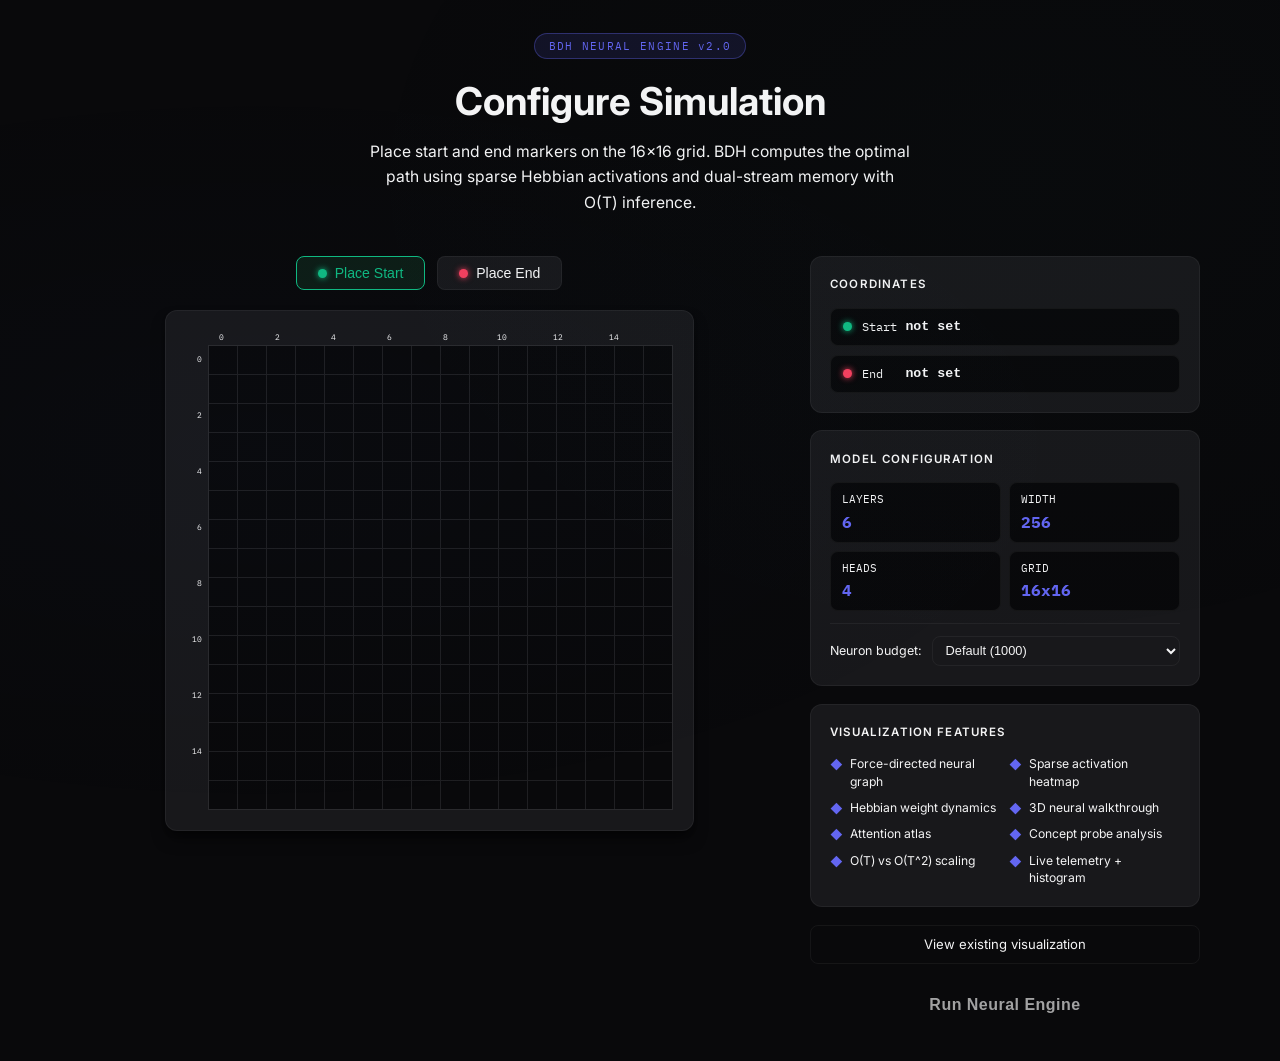
==== commit a5a326c1: "Add web" ====
--- a/web/setup.html
+++ b/web/setup.html
@@ -4,46 +4,147 @@
 <head>
     <meta charset="UTF-8">
     <meta name="viewport" content="width=device-width, initial-scale=1.0">
-    <title>BDH — Setup Simulation</title>
+    <title>BDH Engine Setup</title>
     <link rel="stylesheet" href="css/style.css">
     <style>
-        body {
-            overflow-y: auto !important;
-        }
-
-        .setup-container {
+        body { overflow-y: auto !important; background: var(--bg-0); }
+
+        .setup-page {
+            min-height: 100vh;
             display: flex;
             flex-direction: column;
             align-items: center;
-            justify-content: center;
-            min-height: 100vh;
-            padding: 2rem;
+            padding: 2rem 1.5rem;
+        }
+
+        .setup-header {
             text-align: center;
-        }
-
-        .setup-header {
-            margin-bottom: 2rem;
+            margin-bottom: 2.5rem;
+        }
+
+        .setup-badge {
+            display: inline-block;
+            background: rgba(99, 102, 241, 0.12);
+            border: 1px solid rgba(99, 102, 241, 0.35);
+            color: var(--accent-primary);
+            font-size: 0.68rem;
+            font-family: 'IBM Plex Mono', monospace;
+            letter-spacing: 0.12em;
+            padding: 0.25rem 0.85rem;
+            border-radius: 99px;
+            margin-bottom: 0.85rem;
         }
 
         .setup-header h1 {
-            font-size: 2.5rem;
+            font-size: 2.4rem;
+            font-weight: 700;
+            color: var(--text-primary);
             margin-bottom: 0.5rem;
-            color: var(--text-primary);
         }
 
         .setup-header p {
             color: var(--text-secondary);
-            font-size: 1.1rem;
-            max-width: 600px;
+            font-size: 0.98rem;
+            max-width: 540px;
+            margin: 0 auto;
+            line-height: 1.65;
+        }
+
+        .setup-body {
+            display: grid;
+            grid-template-columns: auto 390px;
+            gap: 2rem;
+            width: 100%;
+            max-width: 1120px;
+            align-items: start;
+        }
+
+        .grid-side {
+            display: flex;
+            flex-direction: column;
+            align-items: center;
+        }
+
+        .placement-mode {
+            display: flex;
+            gap: 0.75rem;
+            margin-bottom: 1.25rem;
+        }
+
+        .mode-btn {
+            display: flex;
+            align-items: center;
+            gap: 0.5rem;
+            padding: 0.5rem 1.3rem;
+            background: var(--bg-1);
+            border: 1px solid var(--surface-border);
+            color: var(--text-secondary);
+            border-radius: var(--radius-sm);
+            cursor: pointer;
+            font-size: 0.88rem;
+            font-weight: 500;
+            transition: all 0.18s;
+        }
+
+        .mode-btn:hover { border-color: rgba(255,255,255,0.2); color: var(--text-primary); }
+
+        .mode-dot {
+            width: 9px;
+            height: 9px;
+            border-radius: 50%;
+            flex-shrink: 0;
+        }
+
+        .mode-dot.start { background: var(--clr-start); box-shadow: 0 0 6px var(--clr-start); }
+        .mode-dot.end   { background: var(--clr-end);   box-shadow: 0 0 6px var(--clr-end); }
+
+        .mode-btn.active.start {
+            background: rgba(46, 168, 98, 0.12);
+            border-color: var(--clr-start);
+            color: var(--clr-start);
+        }
+
+        .mode-btn.active.end {
+            background: rgba(201, 68, 68, 0.12);
+            border-color: var(--clr-end);
+            color: var(--clr-end);
         }
 
         .grid-container {
             background: var(--bg-1);
-            padding: 1.5rem;
+            padding: 1.25rem;
             border-radius: var(--radius-lg);
             border: 1px solid var(--surface-border);
             box-shadow: var(--surface-elevation);
-            margin-bottom: 2rem;
+        }
+
+        .grid-label-row {
+            display: flex;
+            margin-bottom: 2px;
+            padding-left: 22px;
+        }
+
+        .grid-label-row span {
+            width: 28px;
+            text-align: center;
+            font-size: 8px;
+            color: var(--text-muted);
+            font-family: 'IBM Plex Mono', monospace;
+        }
+
+        .grid-with-labels { display: flex; gap: 2px; }
+
+        .row-labels { display: flex; flex-direction: column; margin-right: 2px; }
+        .row-labels span {
+            height: 28px;
+            display: flex;
+            align-items: center;
+            font-size: 8px;
+            color: var(--text-muted);
+            font-family: 'IBM Plex Mono', monospace;
+            width: 18px;
+            justify-content: flex-end;
+            padding-right: 2px;
         }
 
         .interactive-grid {
@@ -64,358 +165,599 @@
             display: flex;
             align-items: center;
             justify-content: center;
-            font-size: 14px;
-            font-weight: bold;
+            font-size: 11px;
+            font-weight: 700;
             color: white;
             user-select: none;
         }
 
-        .cell:hover {
-            background: rgba(255, 255, 255, 0.1);
-        }
-
-        .cell.start {
-            background: var(--clr-start);
-        }
-
-        .cell.end {
-            background: var(--clr-end);
-        }
-
-        .status-panel {
-            display: flex;
-            gap: 2rem;
-            margin-bottom: 2rem;
-            padding: 1rem 2rem;
+        .cell:hover { background: rgba(255, 255, 255, 0.08); }
+        .cell.start { background: var(--clr-start); }
+        .cell.end   { background: var(--clr-end); }
+
+        .config-panel {
+            display: flex;
+            flex-direction: column;
+            gap: 1.1rem;
+        }
+
+        .config-card {
             background: var(--bg-1);
-            border-radius: var(--radius-md);
-            border: 1px solid var(--surface-border);
-        }
-
-        .model-size {
+            border: 1px solid var(--surface-border);
+            border-radius: var(--radius-lg);
+            padding: 1.2rem;
+        }
+
+        .config-card h3 {
+            font-size: 0.72rem;
+            font-weight: 600;
+            letter-spacing: 0.1em;
+            text-transform: uppercase;
+            color: var(--text-secondary);
+            margin-bottom: 0.9rem;
+        }
+
+        .coord-chips { display: flex; flex-direction: column; gap: 0.55rem; }
+
+        .coord-chip {
             display: flex;
             align-items: center;
             gap: 0.6rem;
-            margin-bottom: 1.2rem;
-            padding: 0.8rem 1rem;
-            border-radius: var(--radius-md);
-            border: 1px solid var(--surface-border);
-            background: var(--bg-1);
+            padding: 0.5rem 0.75rem;
+            border-radius: var(--radius-sm);
+            border: 1px solid var(--surface-border);
+            background: var(--bg-0);
+            font-family: 'IBM Plex Mono', monospace;
+            font-size: 0.83rem;
+            transition: all 0.2s;
+        }
+
+        .coord-chip .c-label { color: var(--text-secondary); font-size: 0.73rem; width: 34px; }
+        .coord-chip .c-value { color: var(--text-primary); font-weight: 600; flex: 1; }
+        .coord-chip.set-start { border-color: rgba(46, 168, 98, 0.45); background: rgba(46, 168, 98, 0.07); }
+        .coord-chip.set-end   { border-color: rgba(201, 68, 68, 0.45); background: rgba(201, 68, 68, 0.07); }
+
+        .dist-row {
+            display: flex;
+            align-items: center;
+            gap: 0.5rem;
+            padding-top: 0.6rem;
+            border-top: 1px solid var(--surface-border);
+            margin-top: 0.5rem;
+            font-family: 'IBM Plex Mono', monospace;
+            font-size: 0.77rem;
             color: var(--text-secondary);
+        }
+
+        .dist-row strong { color: var(--accent-primary); }
+
+        .hyperparam-grid { display: grid; grid-template-columns: 1fr 1fr; gap: 0.5rem; }
+
+        .hp-item {
+            background: var(--bg-0);
+            border: 1px solid var(--surface-border);
+            border-radius: var(--radius-sm);
+            padding: 0.5rem 0.7rem;
+        }
+
+        .hp-item .hp-lbl { font-size: 0.67rem; color: var(--text-muted); font-family: 'IBM Plex Mono', monospace; }
+        .hp-item .hp-val {
+            font-size: 1rem;
+            font-weight: 700;
+            color: var(--accent-primary);
             font-family: 'IBM Plex Mono', monospace;
-        }
-
-        .model-size label {
-            font-size: 0.85rem;
-            color: var(--text-primary);
-        }
-
-        .model-size select {
+            margin-top: 0.15rem;
+        }
+
+        .model-size-row {
+            display: flex;
+            align-items: center;
+            gap: 0.6rem;
+            margin-top: 0.75rem;
+            padding-top: 0.75rem;
+            border-top: 1px solid var(--surface-border);
+        }
+
+        .model-size-row label { font-size: 0.78rem; color: var(--text-secondary); flex-shrink: 0; }
+        .model-size-row select {
+            flex: 1;
             background: var(--bg-2);
             color: var(--text-primary);
             border: 1px solid var(--surface-border);
             border-radius: var(--radius-sm);
-            padding: 0.35rem 0.6rem;
+            padding: 0.33rem 0.55rem;
+            font-size: 0.8rem;
             cursor: pointer;
         }
 
-        .status-item {
-            display: flex;
-            align-items: center;
-            gap: 0.5rem;
-            font-family: 'IBM Plex Mono', monospace;
-        }
-
-        .status-item span {
+        .feature-list { display: grid; grid-template-columns: 1fr 1fr; gap: 0.5rem; }
+
+        .feat-item {
+            display: flex;
+            align-items: flex-start;
+            gap: 0.42rem;
+            font-size: 0.76rem;
             color: var(--text-secondary);
-        }
-
-        .status-item strong {
-            color: var(--text-primary);
-            font-size: 1.2rem;
+            line-height: 1.45;
+        }
+
+        .feat-icon { color: var(--accent-primary); flex-shrink: 0; margin-top: 1px; }
+
+        .view-existing {
+            display: flex;
+            align-items: center;
+            justify-content: center;
+            gap: 0.45rem;
+            padding: 0.55rem 1rem;
+            border: 1px solid var(--surface-border);
+            border-radius: var(--radius-sm);
+            color: var(--text-secondary);
+            font-size: 0.82rem;
+            text-decoration: none;
+            transition: all 0.18s;
+        }
+
+        .view-existing:hover {
+            border-color: var(--accent-primary);
+            color: var(--accent-primary);
+            background: rgba(99, 102, 241, 0.06);
         }
 
         .btn-run {
-            padding: 1rem 3rem;
-            font-size: 1.2rem;
-            font-weight: 600;
+            width: 100%;
+            padding: 0.9rem 2rem;
+            font-size: 1rem;
+            font-weight: 700;
             background: var(--accent-primary);
             color: white;
             border: none;
             border-radius: var(--radius-sm);
             cursor: pointer;
             transition: all 0.2s ease;
+            letter-spacing: 0.03em;
         }
 
         .btn-run:hover:not(:disabled) {
             transform: translateY(-2px);
-            box-shadow: 0 4px 12px rgba(79, 142, 252, 0.3);
+            box-shadow: 0 6px 18px rgba(99, 102, 241, 0.35);
         }
 
         .btn-run:disabled {
             background: var(--bg-2);
             color: var(--text-muted);
             cursor: not-allowed;
-            opacity: 0.7;
+            opacity: 0.65;
         }
 
         .loading-overlay {
             position: fixed;
-            top: 0;
-            left: 0;
-            right: 0;
-            bottom: 0;
-            background: rgba(4, 6, 14, 0.8);
-            backdrop-filter: blur(8px);
-            display: flex;
+            inset: 0;
+            background: rgba(9, 9, 11, 0.88);
+            backdrop-filter: blur(12px);
+            display: none;
             flex-direction: column;
             align-items: center;
             justify-content: center;
             z-index: 1000;
-            display: none;
-        }
-
-        .spinner {
-            width: 50px;
-            height: 50px;
-            border: 3px solid rgba(79, 142, 252, 0.2);
+        }
+
+        .loading-logo {
+            font-size: 2rem;
+            font-weight: 800;
+            color: var(--accent-primary);
+            margin-bottom: 0.4rem;
+            letter-spacing: -0.02em;
+        }
+
+        .loading-title {
+            font-size: 1.2rem;
+            font-weight: 600;
+            color: var(--text-primary);
+            margin-bottom: 0.35rem;
+        }
+
+        .loading-sub {
+            color: var(--text-secondary);
+            font-size: 0.82rem;
+            font-family: 'IBM Plex Mono', monospace;
+            margin-bottom: 2rem;
+        }
+
+        .loading-steps { display: flex; flex-direction: column; gap: 0.6rem; width: 300px; }
+
+        .loading-step {
+            display: flex;
+            align-items: center;
+            gap: 0.7rem;
+            font-size: 0.8rem;
+            font-family: 'IBM Plex Mono', monospace;
+            color: var(--text-muted);
+            transition: color 0.3s;
+        }
+
+        .loading-step.active { color: var(--text-primary); }
+        .loading-step.done   { color: var(--clr-start); }
+
+        .step-dot {
+            width: 8px;
+            height: 8px;
             border-radius: 50%;
-            border-top-color: var(--accent-primary);
-            animation: spin 1s infinite linear;
-            margin-bottom: 1.5rem;
-        }
-
-        @keyframes spin {
-            to {
-                transform: rotate(360deg);
-            }
-        }
-
-        .loading-overlay h2 {
-            font-size: 1.5rem;
-            margin-bottom: 0.5rem;
-        }
-
-        .loading-overlay p {
-            color: var(--text-secondary);
-            font-family: 'IBM Plex Mono', monospace;
-        }
-
-        .placement-mode {
-            display: flex;
-            gap: 1rem;
-            margin-bottom: 1.5rem;
-        }
-
-        .mode-btn {
-            padding: 0.5rem 1.5rem;
             background: var(--bg-2);
             border: 1px solid var(--surface-border);
-            color: var(--text-secondary);
-            border-radius: var(--radius-sm);
-            cursor: pointer;
-            transition: all 0.2s;
-        }
-
-        .mode-btn.active.start {
-            background: rgba(46, 168, 98, 0.15);
+            flex-shrink: 0;
+            transition: all 0.3s;
+        }
+
+        .loading-step.active .step-dot {
+            background: var(--accent-primary);
+            border-color: var(--accent-primary);
+            box-shadow: 0 0 8px var(--accent-primary);
+            animation: pdot 1s infinite;
+        }
+
+        .loading-step.done .step-dot {
+            background: var(--clr-start);
             border-color: var(--clr-start);
-            color: var(--clr-start);
-        }
-
-        .mode-btn.active.end {
-            background: rgba(201, 68, 68, 0.15);
-            border-color: var(--clr-end);
-            color: var(--clr-end);
+        }
+
+        @keyframes pdot {
+            0%, 100% { opacity: 1; }
+            50% { opacity: 0.35; }
+        }
+
+        .loading-progress {
+            width: 300px;
+            height: 3px;
+            background: var(--bg-2);
+            border-radius: 2px;
+            margin-top: 1.5rem;
+            overflow: hidden;
+        }
+
+        .loading-bar {
+            height: 100%;
+            background: var(--accent-primary);
+            border-radius: 2px;
+            width: 0%;
+            transition: width 0.8s ease;
+        }
+
+        @media (max-width: 900px) {
+            .setup-body { grid-template-columns: 1fr; }
+            .grid-side { width: 100%; }
         }
     </style>
 </head>
 
 <body data-intensity="low">
 
-    <div class="setup-container">
+    <div class="setup-page">
         <div class="setup-header">
-            <h1>BDH Engine Setup</h1>
-            <p>Select the exact Start and End coordinates on the 16x16 grid below. The neural network will dynamically
-                compute the shortest path taking obstacles into account.</p>
+            <div class="setup-badge">BDH NEURAL ENGINE v2.0</div>
+            <h1>Configure Simulation</h1>
+            <p>Place start and end markers on the 16x16 grid. BDH computes the optimal path using
+                sparse Hebbian activations and dual-stream memory with O(T) inference.</p>
         </div>
 
-        <div class="placement-mode">
-            <button class="mode-btn active start" id="mode-start">
-                <div class="legend-swatch start"></div> Place Start
-            </button>
-            <button class="mode-btn end" id="mode-end">
-                <div class="legend-swatch end"></div> Place End
-            </button>
-        </div>
-
-        <div class="grid-container">
-            <div class="interactive-grid" id="grid">
-                <!-- Javascript will populate 256 cells -->
+        <div class="setup-body">
+
+            <!-- LEFT: Grid -->
+            <div class="grid-side">
+                <div class="placement-mode">
+                    <button class="mode-btn active start" id="mode-start">
+                        <span class="mode-dot start"></span> Place Start
+                    </button>
+                    <button class="mode-btn end" id="mode-end">
+                        <span class="mode-dot end"></span> Place End
+                    </button>
+                </div>
+
+                <div class="grid-container">
+                    <div class="grid-label-row" id="col-labels"></div>
+                    <div class="grid-with-labels">
+                        <div class="row-labels" id="row-labels"></div>
+                        <div class="interactive-grid" id="grid"></div>
+                    </div>
+                </div>
+            </div>
+
+            <!-- RIGHT: Config -->
+            <div class="config-panel">
+
+                <div class="config-card">
+                    <h3>Coordinates</h3>
+                    <div class="coord-chips">
+                        <div class="coord-chip" id="chip-start">
+                            <span class="mode-dot start"></span>
+                            <span class="c-label">Start</span>
+                            <span class="c-value" id="start-coord">not set</span>
+                        </div>
+                        <div class="coord-chip" id="chip-end">
+                            <span class="mode-dot end"></span>
+                            <span class="c-label">End</span>
+                            <span class="c-value" id="end-coord">not set</span>
+                        </div>
+                    </div>
+                    <div class="dist-row" id="dist-row" style="display:none">
+                        <span>Manhattan distance:</span>
+                        <strong id="dist-val">0</strong>
+                        <span>steps</span>
+                    </div>
+                </div>
+
+                <div class="config-card">
+                    <h3>Model Configuration</h3>
+                    <div class="hyperparam-grid">
+                        <div class="hp-item">
+                            <div class="hp-lbl">LAYERS</div>
+                            <div class="hp-val">6</div>
+                        </div>
+                        <div class="hp-item">
+                            <div class="hp-lbl">WIDTH</div>
+                            <div class="hp-val">256</div>
+                        </div>
+                        <div class="hp-item">
+                            <div class="hp-lbl">HEADS</div>
+                            <div class="hp-val">4</div>
+                        </div>
+                        <div class="hp-item">
+                            <div class="hp-lbl">GRID</div>
+                            <div class="hp-val">16x16</div>
+                        </div>
+                    </div>
+                    <div class="model-size-row">
+                        <label for="model-neurons">Neuron budget:</label>
+                        <select id="model-neurons">
+                            <option value="1000" selected>Default (1000)</option>
+                            <option value="5000">High-detail (5000)</option>
+                        </select>
+                    </div>
+                </div>
+
+                <div class="config-card">
+                    <h3>Visualization Features</h3>
+                    <div class="feature-list">
+                        <div class="feat-item">
+                            <span class="feat-icon">&#9670;</span>
+                            <span>Force-directed neural graph</span>
+                        </div>
+                        <div class="feat-item">
+                            <span class="feat-icon">&#9670;</span>
+                            <span>Sparse activation heatmap</span>
+                        </div>
+                        <div class="feat-item">
+                            <span class="feat-icon">&#9670;</span>
+                            <span>Hebbian weight dynamics</span>
+                        </div>
+                        <div class="feat-item">
+                            <span class="feat-icon">&#9670;</span>
+                            <span>3D neural walkthrough</span>
+                        </div>
+                        <div class="feat-item">
+                            <span class="feat-icon">&#9670;</span>
+                            <span>Attention atlas</span>
+                        </div>
+                        <div class="feat-item">
+                            <span class="feat-icon">&#9670;</span>
+                            <span>Concept probe analysis</span>
+                        </div>
+                        <div class="feat-item">
+                            <span class="feat-icon">&#9670;</span>
+                            <span>O(T) vs O(T^2) scaling</span>
+                        </div>
+                        <div class="feat-item">
+                            <span class="feat-icon">&#9670;</span>
+                            <span>Live telemetry + histogram</span>
+                        </div>
+                    </div>
+                </div>
+
+                <a href="index.html" class="view-existing">View existing visualization</a>
+
+                <button class="btn-run" id="btn-run" disabled>Run Neural Engine</button>
+
             </div>
         </div>
-
-        <div class="status-panel">
-            <div class="status-item">
-                <div class="legend-swatch start"></div>
-                <span>Start:</span>
-                <strong id="start-coord">None</strong>
+    </div>
+
+    <!-- Loading overlay -->
+    <div class="loading-overlay" id="loading">
+        <div class="loading-logo">BDH</div>
+        <div class="loading-title">Computing Neural Trajectory</div>
+        <div class="loading-sub">PyTorch GPU inference running...</div>
+        <div class="loading-steps">
+            <div class="loading-step" id="lstep-0">
+                <span class="step-dot"></span> Encoding grid topology
             </div>
-            <div class="status-item">
-                <div class="legend-swatch end"></div>
-                <span>End:</span>
-                <strong id="end-coord">None</strong>
+            <div class="loading-step" id="lstep-1">
+                <span class="step-dot"></span> Initializing Hebbian weights
+            </div>
+            <div class="loading-step" id="lstep-2">
+                <span class="step-dot"></span> Running RECALL to EFFECT cycles
+            </div>
+            <div class="loading-step" id="lstep-3">
+                <span class="step-dot"></span> Extracting path and activations
             </div>
         </div>
-
-        <div class="model-size">
-            <label for="model-neurons">Model size:</label>
-            <select id="model-neurons">
-                <option value="1000" selected>Default (1000 nodes)</option>
-                <option value="5000">High-detail (5000 nodes)</option>
-            </select>
+        <div class="loading-progress">
+            <div class="loading-bar" id="loading-bar"></div>
         </div>
-
-        <button class="btn-run" id="btn-run" disabled>Run Neural Engine</button>
     </div>
 
-    <!-- Loading Screen -->
-    <div class="loading-overlay" id="loading">
-        <div class="spinner"></div>
-        <h2>Computing Neural Trajectory...</h2>
-        <p>Running PyTorch Inference (GPU)</p>
-    </div>
-
     <script>
-        const GRID_SIZE = 16;
-        let startPos = null; // {r, c}
-        let endPos = null; // {r, c}
-        let currentMode = 'start'; // 'start' or 'end'
-
-        const gridEl = document.getElementById('grid');
-        const modeStartBtn = document.getElementById('mode-start');
-        const modeEndBtn = document.getElementById('mode-end');
-        const startCoordEl = document.getElementById('start-coord');
-        const endCoordEl = document.getElementById('end-coord');
-        const runBtn = document.getElementById('btn-run');
-        const loadingEl = document.getElementById('loading');
-        const modelNeuronsEl = document.getElementById('model-neurons');
-
-        // Initialize grid
-        for (let r = 0; r < GRID_SIZE; r++) {
-            for (let c = 0; c < GRID_SIZE; c++) {
-                const cell = document.createElement('div');
-                cell.className = 'cell';
-                cell.dataset.r = r;
-                cell.dataset.c = c;
-                cell.addEventListener('click', () => handleCellClick(r, c));
-                gridEl.appendChild(cell);
+        var GRID_SIZE = 16;
+        var startPos = null;
+        var endPos = null;
+        var currentMode = 'start';
+
+        var gridEl = document.getElementById('grid');
+        var modeStartBtn = document.getElementById('mode-start');
+        var modeEndBtn = document.getElementById('mode-end');
+        var startCoordEl = document.getElementById('start-coord');
+        var endCoordEl = document.getElementById('end-coord');
+        var chipStart = document.getElementById('chip-start');
+        var chipEnd = document.getElementById('chip-end');
+        var distRow = document.getElementById('dist-row');
+        var distVal = document.getElementById('dist-val');
+        var runBtn = document.getElementById('btn-run');
+        var loadingEl = document.getElementById('loading');
+        var loadingBar = document.getElementById('loading-bar');
+        var modelNeuronsEl = document.getElementById('model-neurons');
+
+        // Column labels
+        var colLabelEl = document.getElementById('col-labels');
+        for (var ci = 0; ci < GRID_SIZE; ci++) {
+            var cs = document.createElement('span');
+            cs.textContent = (ci % 2 === 0) ? ci : '';
+            colLabelEl.appendChild(cs);
+        }
+
+        // Row labels
+        var rowLabelEl = document.getElementById('row-labels');
+        for (var ri = 0; ri < GRID_SIZE; ri++) {
+            var rs = document.createElement('span');
+            rs.textContent = (ri % 2 === 0) ? ri : '';
+            rowLabelEl.appendChild(rs);
+        }
+
+        // Grid cells
+        for (var gr = 0; gr < GRID_SIZE; gr++) {
+            for (var gc = 0; gc < GRID_SIZE; gc++) {
+                (function(r, c) {
+                    var cell = document.createElement('div');
+                    cell.className = 'cell';
+                    cell.dataset.r = r;
+                    cell.dataset.c = c;
+                    cell.addEventListener('click', function() { handleCellClick(r, c); });
+                    gridEl.appendChild(cell);
+                })(gr, gc);
             }
         }
 
-        // Mode switching
-        modeStartBtn.addEventListener('click', () => {
+        modeStartBtn.addEventListener('click', function() {
             currentMode = 'start';
             modeStartBtn.classList.add('active');
             modeEndBtn.classList.remove('active');
         });
 
-        modeEndBtn.addEventListener('click', () => {
+        modeEndBtn.addEventListener('click', function() {
             currentMode = 'end';
             modeEndBtn.classList.add('active');
             modeStartBtn.classList.remove('active');
         });
 
         function handleCellClick(r, c) {
-            // Check if clicking same type to remove
             if (currentMode === 'start' && startPos && startPos.r === r && startPos.c === c) {
                 startPos = null;
             } else if (currentMode === 'end' && endPos && endPos.r === r && endPos.c === c) {
                 endPos = null;
+            } else if (currentMode === 'start') {
+                if (endPos && endPos.r === r && endPos.c === c) endPos = null;
+                startPos = { r: r, c: c };
+                currentMode = 'end';
+                modeStartBtn.classList.remove('active');
+                modeEndBtn.classList.add('active');
             } else {
-                // Ensure they don't overlap
-                if (currentMode === 'start') {
-                    if (endPos && endPos.r === r && endPos.c === c) endPos = null;
-                    startPos = { r, c };
-                    currentMode = 'end'; // Auto-switch for convenience
-                    modeStartBtn.classList.remove('active');
-                    modeEndBtn.classList.add('active');
-                } else {
-                    if (startPos && startPos.r === r && startPos.c === c) startPos = null;
-                    endPos = { r, c };
-                }
+                if (startPos && startPos.r === r && startPos.c === c) startPos = null;
+                endPos = { r: r, c: c };
             }
             updateView();
         }
 
         function updateView() {
-            // Clear grid
-            document.querySelectorAll('.cell').forEach(c => {
-                c.className = 'cell';
-                c.textContent = '';
+            document.querySelectorAll('.cell').forEach(function(cell) {
+                cell.className = 'cell';
+                cell.textContent = '';
             });
 
-            // Draw tokens
             if (startPos) {
-                const c = getCell(startPos.r, startPos.c);
-                c.classList.add('start');
-                c.textContent = 'S';
-                startCoordEl.textContent = `(${startPos.r}, ${startPos.c})`;
+                var sc = getCell(startPos.r, startPos.c);
+                sc.classList.add('start');
+                sc.textContent = 'S';
+                startCoordEl.textContent = '(' + startPos.r + ', ' + startPos.c + ')';
+                chipStart.classList.add('set-start');
             } else {
-                startCoordEl.textContent = 'None';
+                startCoordEl.textContent = 'not set';
+                chipStart.classList.remove('set-start');
             }
 
             if (endPos) {
-                const c = getCell(endPos.r, endPos.c);
-                c.classList.add('end');
-                c.textContent = 'E';
-                endCoordEl.textContent = `(${endPos.r}, ${endPos.c})`;
+                var ec = getCell(endPos.r, endPos.c);
+                ec.classList.add('end');
+                ec.textContent = 'E';
+                endCoordEl.textContent = '(' + endPos.r + ', ' + endPos.c + ')';
+                chipEnd.classList.add('set-end');
             } else {
-                endCoordEl.textContent = 'None';
+                endCoordEl.textContent = 'not set';
+                chipEnd.classList.remove('set-end');
             }
 
-            // Enable run button only if both exist
+            if (startPos && endPos) {
+                var dist = Math.abs(startPos.r - endPos.r) + Math.abs(startPos.c - endPos.c);
+                distVal.textContent = dist;
+                distRow.style.display = 'flex';
+            } else {
+                distRow.style.display = 'none';
+            }
+
             runBtn.disabled = !(startPos && endPos);
         }
 
         function getCell(r, c) {
-            return document.querySelector(`.cell[data-r="${r}"][data-c="${c}"]`);
-        }
-
-        // Run Engine
-        runBtn.addEventListener('click', async () => {
+            return document.querySelector('.cell[data-r="' + r + '"][data-c="' + c + '"]');
+        }
+
+        function animateLoadingSteps() {
+            var delays = [0, 700, 1500, 2500];
+            var progress = [22, 48, 76, 95];
+            for (var i = 0; i < 4; i++) {
+                (function(idx) {
+                    setTimeout(function() {
+                        if (idx > 0) {
+                            document.getElementById('lstep-' + (idx - 1)).className = 'loading-step done';
+                        }
+                        document.getElementById('lstep-' + idx).className = 'loading-step active';
+                        loadingBar.style.width = progress[idx] + '%';
+                    }, delays[idx]);
+                })(i);
+            }
+        }
+
+        runBtn.addEventListener('click', function() {
             if (!startPos || !endPos) return;
 
             loadingEl.style.display = 'flex';
-
-            try {
-                const res = await fetch('/api/run', {
-                    method: 'POST',
-                    headers: { 'Content-Type': 'application/json' },
-                    body: JSON.stringify({
-                        start: [startPos.r, startPos.c],
-                        end: [endPos.r, endPos.c],
-                        neurons: parseInt(modelNeuronsEl.value, 10)
-                    })
-                });
-
-                const data = await res.json();
-
+            animateLoadingSteps();
+
+            fetch('/api/run', {
+                method: 'POST',
+                headers: { 'Content-Type': 'application/json' },
+                body: JSON.stringify({
+                    start: [startPos.r, startPos.c],
+                    end: [endPos.r, endPos.c],
+                    neurons: parseInt(modelNeuronsEl.value, 10)
+                })
+            })
+            .then(function(res) { return res.json(); })
+            .then(function(data) {
                 if (data.status === 'success') {
-                    // Redirect to the main visualization viewer
-                    window.location.href = 'index.html';
+                    loadingBar.style.width = '100%';
+                    setTimeout(function() {
+                        window.location.href = 'index.html';
+                    }, 400);
                 } else {
                     alert('Error running engine: ' + data.message);
                     loadingEl.style.display = 'none';
+                    loadingBar.style.width = '0%';
                 }
-
-            } catch (err) {
-                alert('Connection error. Is the python web server running?');
+            })
+            .catch(function() {
+                alert('Connection error. Is the Python server running?');
                 loadingEl.style.display = 'none';
-            }
+                loadingBar.style.width = '0%';
+            });
         });
-
     </script>
 </body>
 
-</html>+</html>
